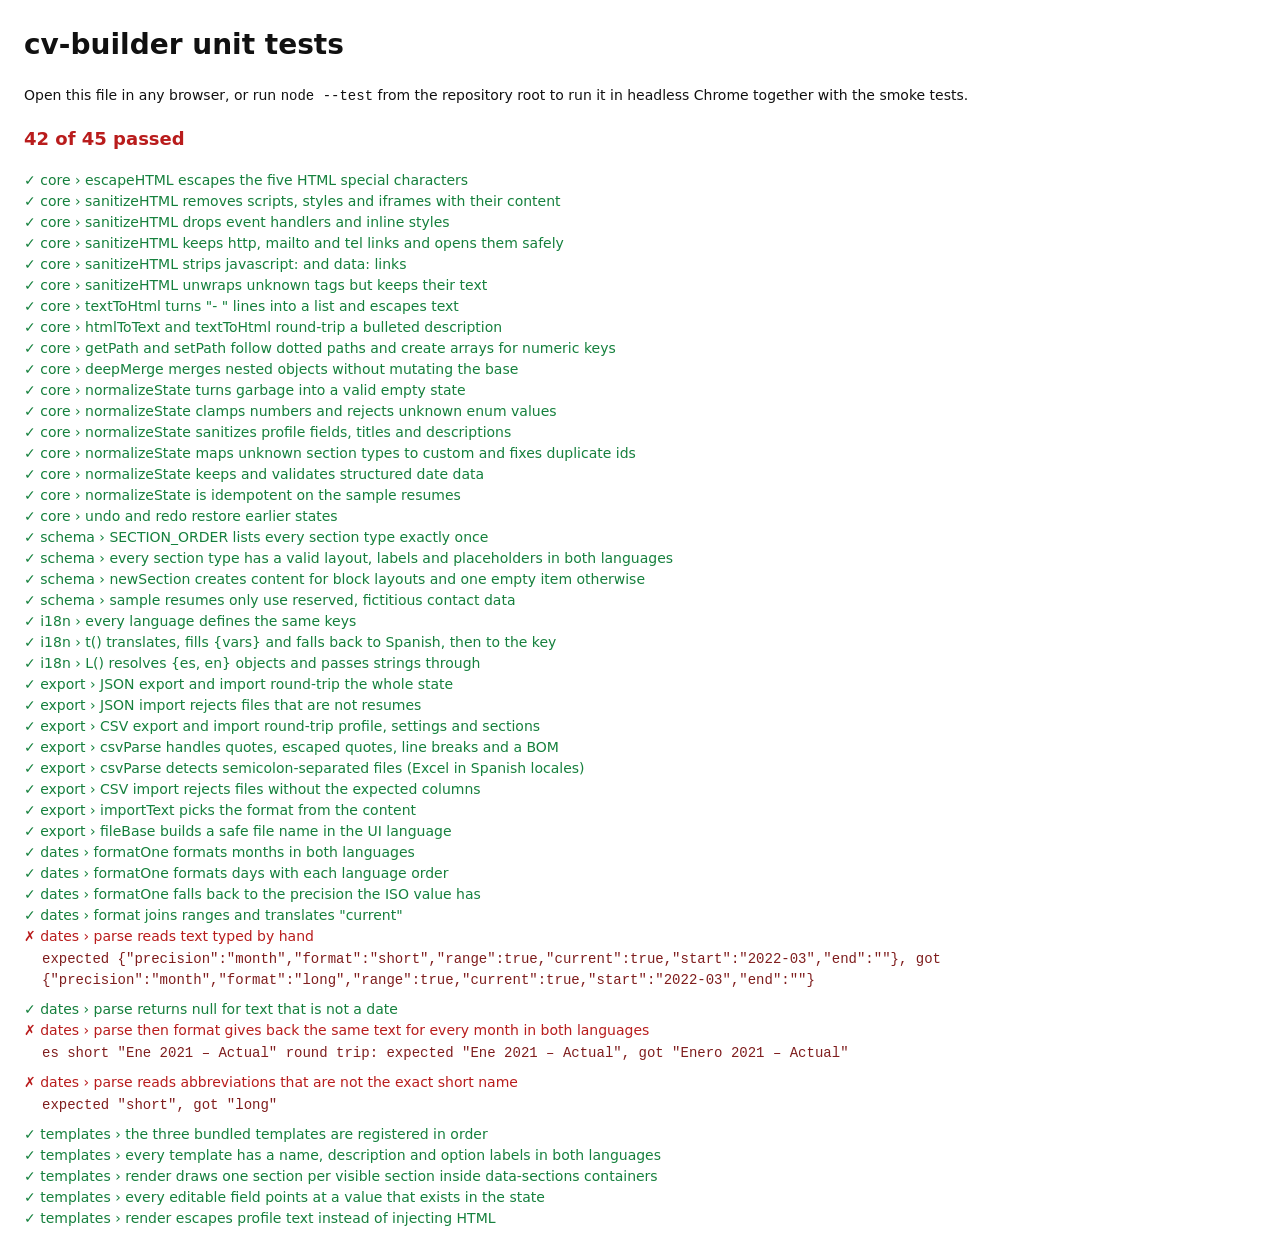
==== tests/index.html @ 989341b9 "test: add browser unit tests and headless Chrome smoke tests No npm packages and no build step, like" ====
<!DOCTYPE html>
<html lang="en">
<head>
  <meta charset="utf-8">
  <meta name="viewport" content="width=device-width, initial-scale=1">
  <title>cv-builder tests</title>
  <style>
    body { font: 14px/1.5 system-ui, sans-serif; margin: 24px; color: #111; }
    .summary { font-size: 18px; font-weight: 700; }
    .good { color: #15803d; }
    .bad { color: #b91c1c; }
    ul { list-style: none; padding: 0; }
    li::before { content: '✓ '; }
    li.bad::before { content: '✗ '; }
    pre { margin: 2px 0 8px 18px; white-space: pre-wrap; color: #7f1d1d; }
  </style>
</head>
<body>
  <h1>cv-builder unit tests</h1>
  <p>Open this file in any browser, or run <code>node --test</code> from the repository root to run it in headless Chrome
    together with the smoke tests.</p>
  <div id="results">Running…</div>

  <!-- The app modules, without js/app.js (which builds the UI on load) -->
  <script src="../js/i18n.js"></script>
  <script src="../js/schema.js"></script>
  <script src="../js/core.js"></script>
  <script src="../js/export.js"></script>
  <script src="../js/render.js"></script>
  <script src="../js/dates.js"></script>
  <script src="../js/templates/harvard.js"></script>
  <script src="../js/templates/modern.js"></script>
  <script src="../js/templates/minimal.js"></script>

  <script src="harness.js"></script>
  <script src="specs/core.js"></script>
  <script src="specs/schema.js"></script>
  <script src="specs/i18n.js"></script>
  <script src="specs/export.js"></script>
  <script src="specs/dates.js"></script>
  <script src="specs/templates.js"></script>
  <script>T.run();</script>
</body>
</html>
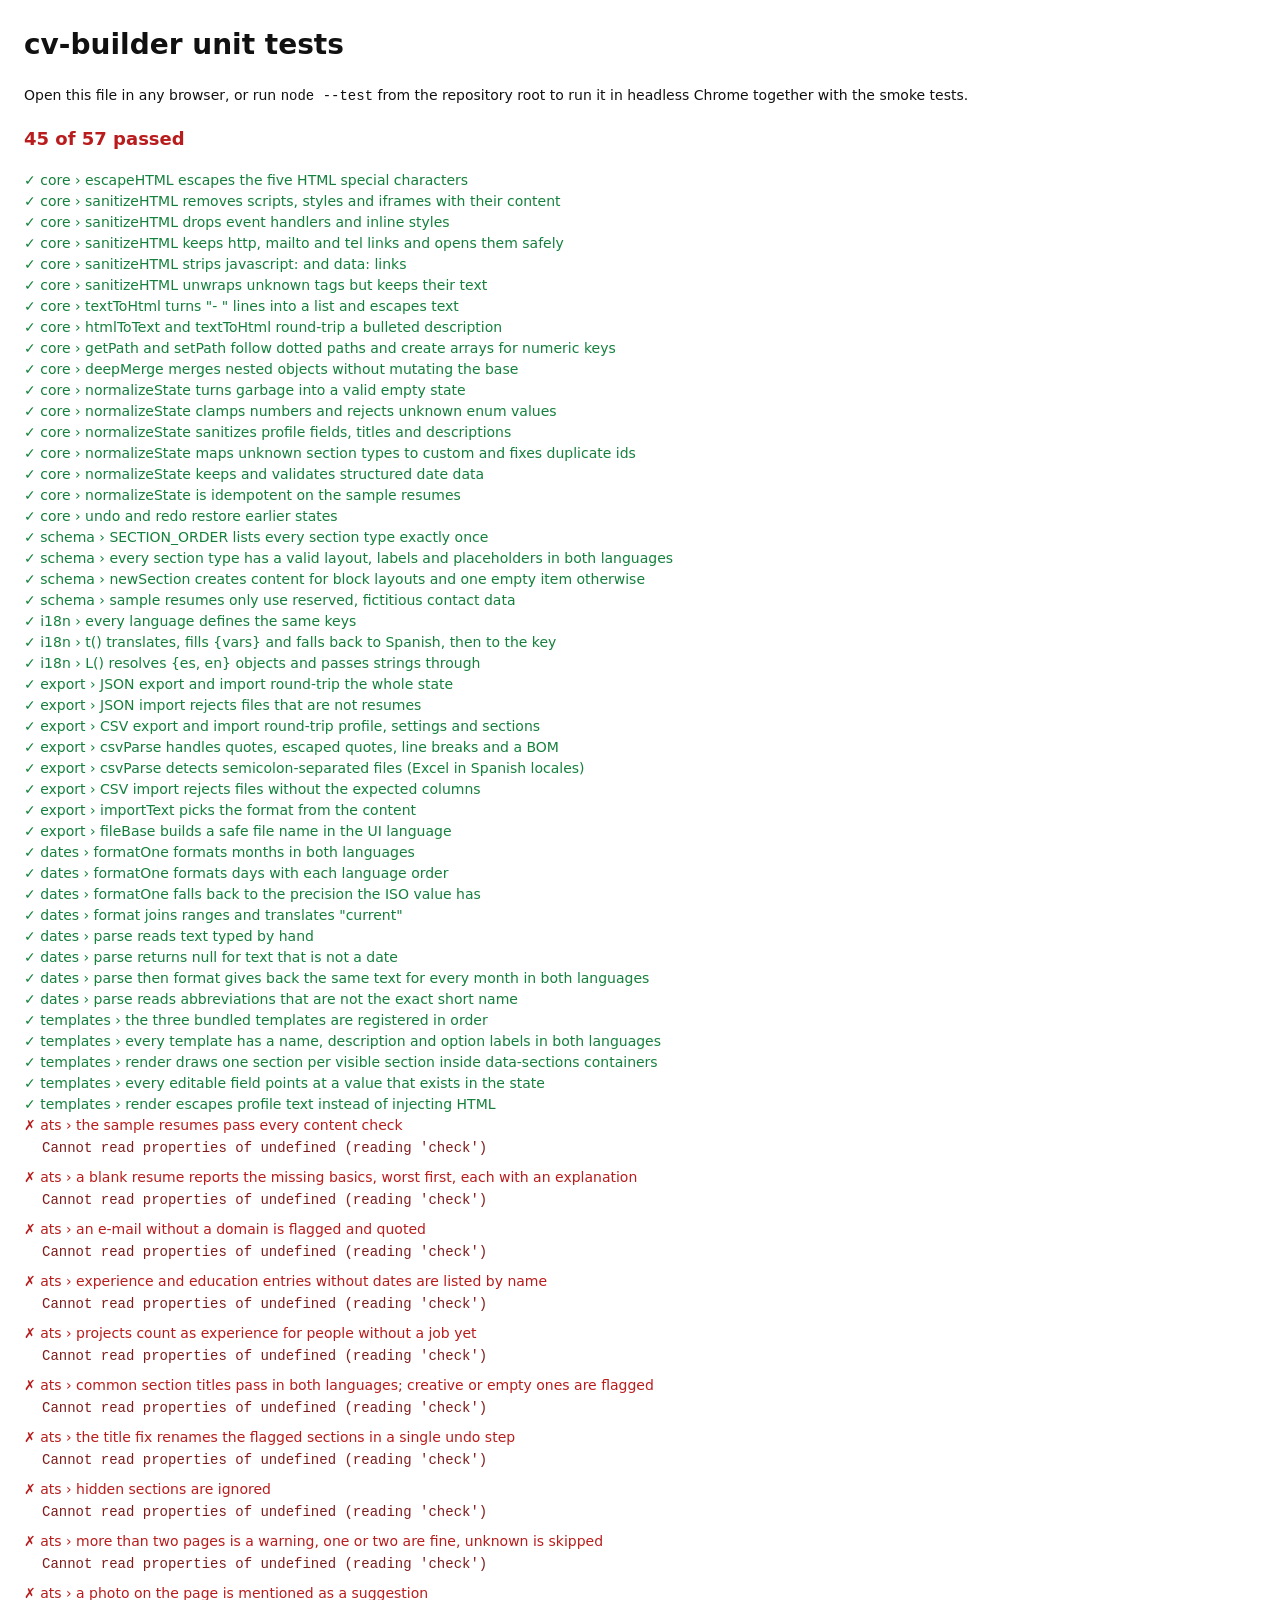
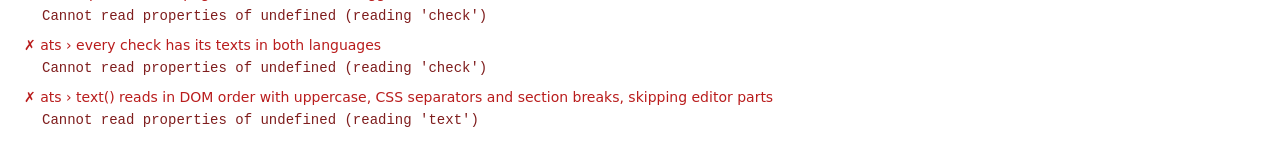
==== commit ff953395: "test(ats): cover the review checks, fixes and text extraction Unit tests: the samples pass, a blank " ====
--- a/tests/index.html
+++ b/tests/index.html
@@ -4,14 +4,16 @@
   <meta charset="utf-8">
   <meta name="viewport" content="width=device-width, initial-scale=1">
   <title>cv-builder tests</title>
+  <!-- The page styles, so tests that read computed styles see the real rules -->
+  <link rel="stylesheet" href="../css/sheet.css">
   <style>
     body { font: 14px/1.5 system-ui, sans-serif; margin: 24px; color: #111; }
     .summary { font-size: 18px; font-weight: 700; }
     .good { color: #15803d; }
     .bad { color: #b91c1c; }
-    ul { list-style: none; padding: 0; }
-    li::before { content: '✓ '; }
-    li.bad::before { content: '✗ '; }
+    #results ul { list-style: none; padding: 0; }
+    #results li::before { content: '✓ '; }
+    #results li.bad::before { content: '✗ '; }
     pre { margin: 2px 0 8px 18px; white-space: pre-wrap; color: #7f1d1d; }
   </style>
 </head>
@@ -28,6 +30,7 @@
   <script src="../js/export.js"></script>
   <script src="../js/render.js"></script>
   <script src="../js/dates.js"></script>
+  <script src="../js/ats.js"></script>
   <script src="../js/templates/harvard.js"></script>
   <script src="../js/templates/modern.js"></script>
   <script src="../js/templates/minimal.js"></script>
@@ -39,6 +42,7 @@
   <script src="specs/export.js"></script>
   <script src="specs/dates.js"></script>
   <script src="specs/templates.js"></script>
+  <script src="specs/ats.js"></script>
   <script>T.run();</script>
 </body>
 </html>
--- a/css/sheet.css
+++ b/css/sheet.css
@@ -0,0 +1,124 @@
+/* =====================================================================
+   sheet.css — Base de la hoja (papel), campos editables, controles
+   de edición superpuestos y reglas de impresión.
+   Las variables --paper-w, --m-top, --font, --fs, etc. las fija la app
+   según los ajustes del usuario (js/render.js → applySettings).
+   ===================================================================== */
+
+.sheet {
+  position: relative;
+  width: var(--paper-w, 210mm);
+  min-height: var(--paper-h, 297mm);
+  padding: var(--m-top, 20mm) var(--m-right, 20mm) var(--m-bottom, 20mm) var(--m-left, 20mm);
+  background: #fff;
+  color: var(--text, #111);
+  font-family: var(--font, "Times New Roman", Times, serif);
+  font-size: var(--fs, 11pt);
+  line-height: var(--lh, 1.25);
+  -webkit-print-color-adjust: exact;
+  print-color-adjust: exact;
+  overflow-wrap: anywhere;
+}
+.sheet * { box-sizing: border-box; }
+.sheet a { color: inherit; text-decoration: underline; }
+.sheet ul, .sheet ol { margin: 0.4mm 0 0 4.5mm; padding: 0; }
+.sheet li { margin: 0; }
+.sheet p, .sheet div { margin: 0; }
+.sheet h1, .sheet h2, .sheet h3 { margin: 0; font-weight: 700; }
+
+/* ---------- Campos editables ---------- */
+.ed {
+  outline: none;
+  border-radius: 2px;
+  transition: background-color 0.12s, box-shadow 0.12s;
+  cursor: text;
+}
+.ed:not(:focus):hover { background: rgba(37, 99, 235, 0.08); box-shadow: 0 0 0 1px rgba(37, 99, 235, 0.30); }
+.ed:focus { background: rgba(37, 99, 235, 0.05); box-shadow: 0 0 0 1px rgba(37, 99, 235, 0.65); }
+.ed:empty::before { content: attr(data-ph); color: #9ca3af; pointer-events: none; }
+.ed.rich:empty { min-height: 1.3em; }
+.ed.rich:empty::before { font-style: italic; }
+/* Chrome deja un <br> en campos vacíos; que no se vea */
+.ed.rich > br:only-child { display: none; }
+
+/* Separadores que dependen de que el campo anterior tenga contenido */
+.sep { white-space: pre; }
+
+/* ---------- Controles de edición superpuestos ---------- */
+.cv-section, .cv-item { position: relative; }
+.cv-actions {
+  position: absolute; display: flex; gap: 2px;
+  opacity: 0; pointer-events: none; transition: opacity 0.12s; z-index: 7;
+  font-family: system-ui, -apple-system, "Segoe UI", Roboto, sans-serif; font-size: 12px; line-height: 1;
+}
+.show-actions > .cv-actions { opacity: 1; pointer-events: auto; }
+.sec-actions {
+  right: -2px; top: -8px; flex-direction: row;
+  background: rgba(255, 255, 255, 0.96); border: 1px solid #e5e7eb; border-radius: 7px;
+  padding: 2px; box-shadow: 0 2px 10px rgba(0, 0, 0, 0.14);
+}
+.item-actions { left: -27px; top: -2px; flex-direction: column; width: 26px; padding-right: 3px; }
+.act {
+  width: 22px; height: 22px; border: 0; border-radius: 5px; background: transparent; color: #4b5563;
+  cursor: pointer; display: grid; place-items: center; padding: 0; user-select: none;
+}
+.act:hover { background: #e5e7eb; color: #111; }
+.act.danger:hover { background: #fee2e2; color: #b91c1c; }
+.act.grip { cursor: grab; }
+.act.grip:active { cursor: grabbing; }
+.act svg { width: 14px; height: 14px; fill: none; stroke: currentColor; stroke-width: 2; stroke-linecap: round; stroke-linejoin: round; }
+.act.grip svg { fill: currentColor; stroke: none; }
+.item-actions .act { background: rgba(255, 255, 255, 0.95); box-shadow: 0 1px 4px rgba(0, 0, 0, 0.18); }
+
+/* Estados de SortableJS */
+.sortable-ghost { opacity: 0.35; outline: 2px dashed #2563eb; outline-offset: 2px; background: rgba(37, 99, 235, 0.06); }
+.sortable-chosen > .cv-actions { opacity: 0 !important; }
+.sortable-drag { opacity: 0.95; }
+.sheet .chip.sortable-ghost { display: block; width: 100%; height: 6mm; border-radius: 3px; border: 0; }
+
+/* Guías de salto de página (aproximadas) */
+.page-guides { position: absolute; inset: 0; pointer-events: none; z-index: 6; }
+.page-guide { position: absolute; left: 0; right: 0; border-top: 1px dashed #ef4444; }
+.page-guide span {
+  position: absolute; right: 6px; top: 2px; font: 10px/1.2 system-ui, sans-serif; color: #ef4444;
+  background: rgba(255, 255, 255, 0.9); padding: 2px 5px; border-radius: 3px;
+}
+
+/* Sección sin entradas */
+.cv-empty {
+  border: 1px dashed #cbd5e1; border-radius: 4px; padding: 2.5mm; text-align: center; color: #94a3b8;
+  font: italic 10pt/1.3 system-ui, sans-serif; cursor: pointer;
+}
+.cv-empty:hover { border-color: #2563eb; color: #2563eb; }
+
+/* Foto (contenedor genérico; cada plantilla decide dónde va) */
+.cv-photo { width: var(--photo-size, 30mm); height: var(--photo-size, 30mm); flex-shrink: 0; overflow: hidden; }
+.cv-photo.shape-circle { border-radius: 50%; }
+.cv-photo.shape-rounded { border-radius: 3mm; }
+.cv-photo img { width: 100%; height: 100%; object-fit: cover; display: block; }
+.cv-photo .photo-placeholder {
+  width: 100%; height: 100%; border: 1px dashed #cbd5e1; background: #f8fafc; color: #64748b;
+  font: 9pt/1.3 system-ui, sans-serif; cursor: pointer; border-radius: inherit; display: grid; place-items: center; text-align: center; padding: 2mm;
+}
+.cv-photo .photo-placeholder:hover { border-color: #2563eb; color: #2563eb; }
+
+/* ---------- Impresión / PDF ---------- */
+@media print {
+  html, body { margin: 0 !important; padding: 0 !important; background: #fff !important; height: auto !important; overflow: visible !important; }
+  .app { display: block !important; height: auto !important; }
+  .topbar, .sidebar, .fab, .floating-toolbar, .toast,
+  .cv-actions, .drop-indicator, .page-guides, .cv-empty, .photo-placeholder { display: none !important; }
+  .canvas { padding: 0 !important; overflow: visible !important; background: #fff !important; height: auto !important; }
+  .sheet-wrap { width: auto !important; height: auto !important; margin: 0 !important; }
+  .sheet {
+    transform: none !important; width: auto !important; min-height: 0 !important;
+    padding: 0 !important; box-shadow: none !important; margin: 0 !important;
+  }
+  .ed { background: none !important; box-shadow: none !important; }
+  .ed:empty { display: none !important; }
+  .ed:empty::before { content: none !important; }
+  .ed:empty + .sep { display: none !important; }
+  .cv-photo:has(.photo-placeholder) { display: none !important; }
+  .cv-item { break-inside: avoid; page-break-inside: avoid; }
+  .cv-heading { break-after: avoid; page-break-after: avoid; }
+}
